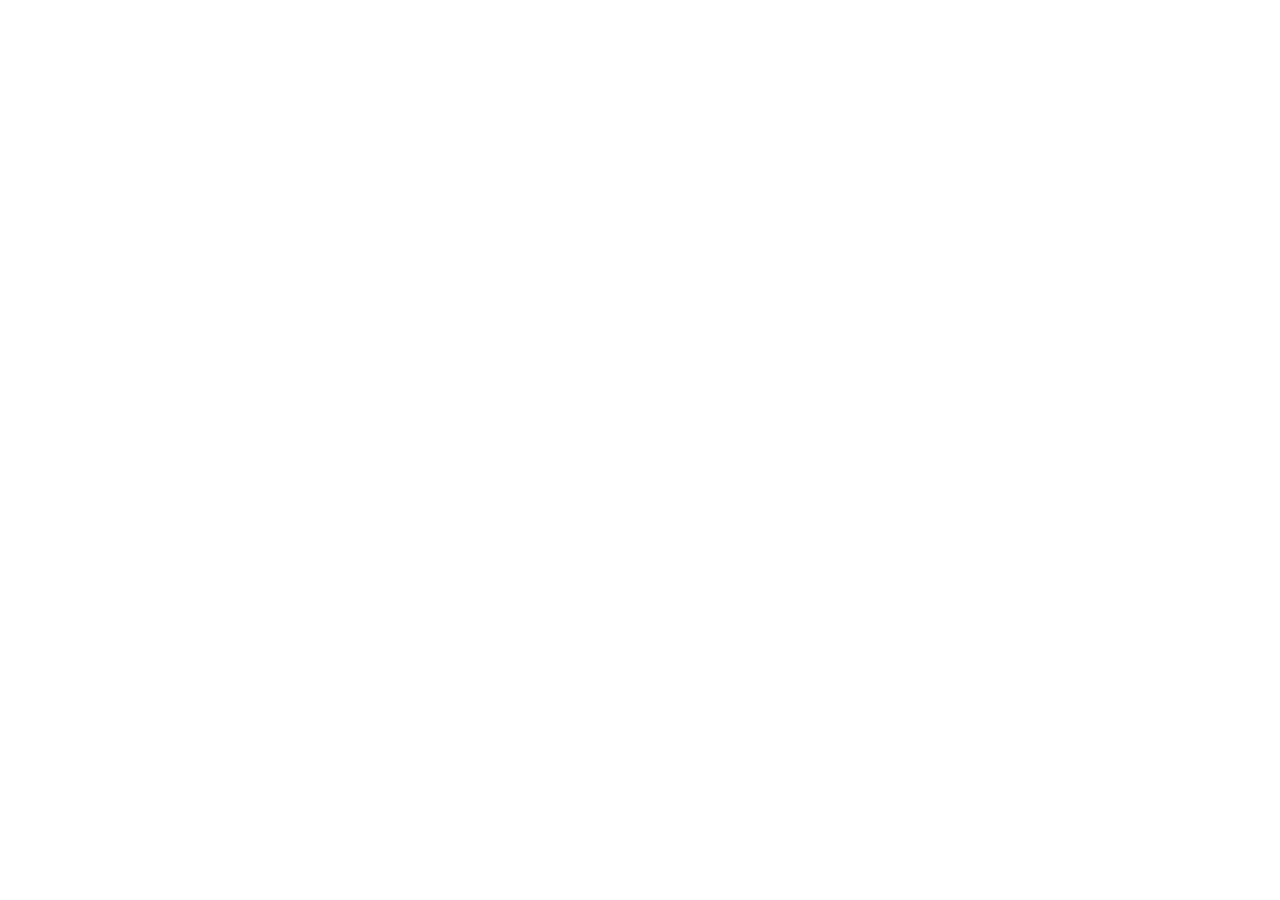
==== app/index.html @ 473b32c8 "Carte OpenLayers basique" ====
<!DOCTYPE html>
<html lang="en">
  <head>
    <meta charset="UTF-8" />
    <link rel="icon" type="image/x-icon" href="https://openlayers.org/favicon.ico" />
    <meta name="viewport" content="width=device-width, initial-scale=1.0" />
    <title>Using OpenLayers with Vite</title>
  </head>
  <body>
    <div id="map"></div>
    <script type="module" src="./main.js"></script>
  </body>
</html>
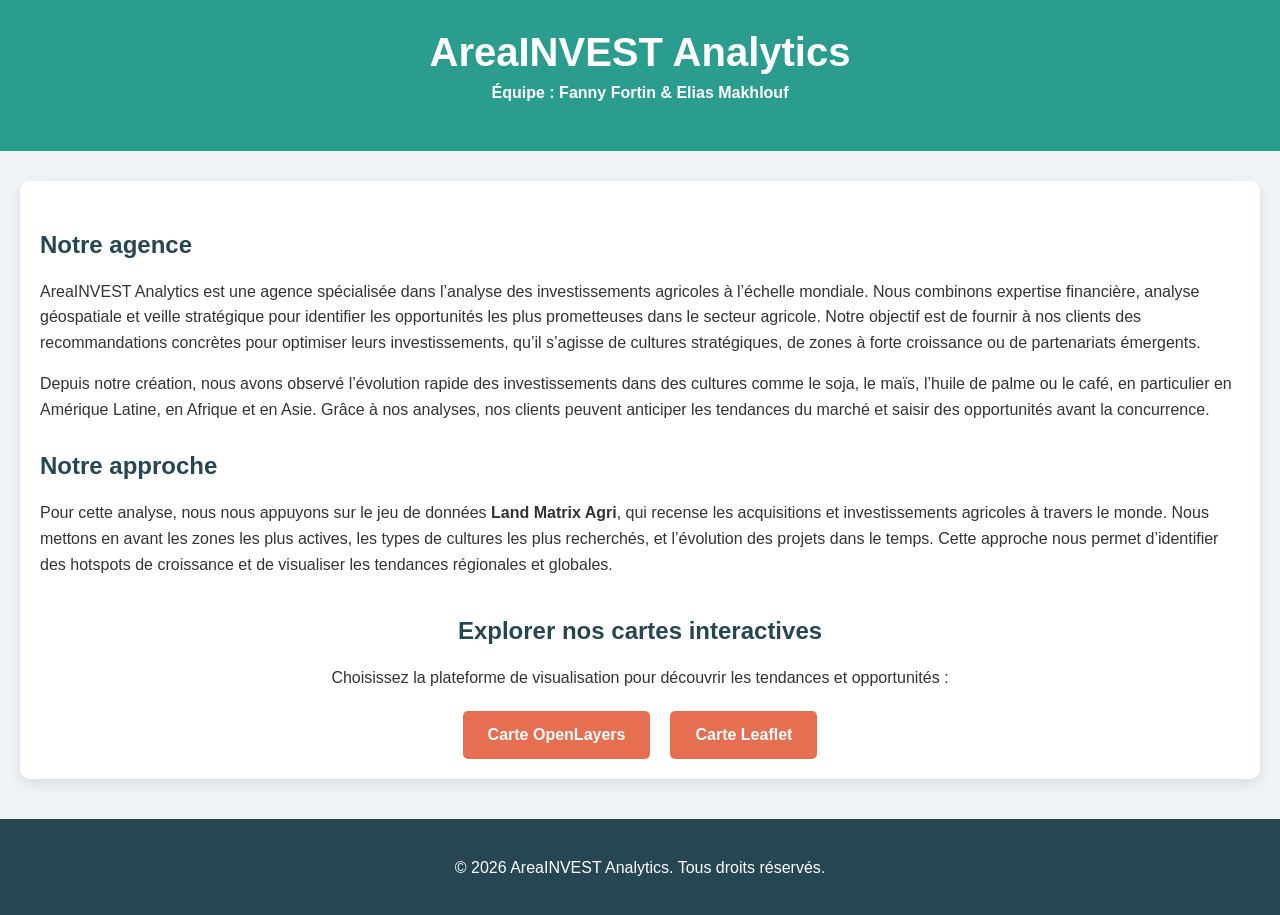
==== commit 65d423b4: "Création de la AreaINVEST" ====
--- a/app/index.html
+++ b/app/index.html
@@ -1,13 +1,52 @@
 <!DOCTYPE html>
-<html lang="en">
-  <head>
-    <meta charset="UTF-8" />
-    <link rel="icon" type="image/x-icon" href="https://openlayers.org/favicon.ico" />
-    <meta name="viewport" content="width=device-width, initial-scale=1.0" />
-    <title>Using OpenLayers with Vite</title>
-  </head>
-  <body>
-    <div id="map"></div>
-    <script type="module" src="./main.js"></script>
-  </body>
+<html lang="fr">
+<head>
+    <meta charset="UTF-8">
+    <title>AreaINVEST Analytics</title>
+    <link rel="stylesheet" href="style_index.css">
+</head>
+<body>
+    <header>
+        <h1>AreaINVEST Analytics</h1>
+        <p class="team">Équipe : Fanny Fortin & Elias Makhlouf</p>
+    </header>
+
+    <main>
+        <section class="about">
+            <h2>Notre agence</h2>
+            <p>
+                AreaINVEST Analytics est une agence spécialisée dans l’analyse des investissements agricoles à l’échelle mondiale. 
+                Nous combinons expertise financière, analyse géospatiale et veille stratégique pour identifier les opportunités les plus prometteuses 
+                dans le secteur agricole. Notre objectif est de fournir à nos clients des recommandations concrètes pour optimiser leurs investissements, 
+                qu’il s’agisse de cultures stratégiques, de zones à forte croissance ou de partenariats émergents.
+            </p>
+            <p>
+                Depuis notre création, nous avons observé l’évolution rapide des investissements dans des cultures comme le soja, le maïs, l’huile de palme ou le café, 
+                en particulier en Amérique Latine, en Afrique et en Asie. Grâce à nos analyses, nos clients peuvent anticiper les tendances du marché et saisir des opportunités avant la concurrence.
+            </p>
+        </section>
+
+        <section class="dataset">
+            <h2>Notre approche</h2>
+            <p>
+                Pour cette analyse, nous nous appuyons sur le jeu de données <strong>Land Matrix Agri</strong>, qui recense les acquisitions et investissements agricoles à travers le monde. 
+                Nous mettons en avant les zones les plus actives, les types de cultures les plus recherchés, et l’évolution des projets dans le temps. 
+                Cette approche nous permet d’identifier des hotspots de croissance et de visualiser les tendances régionales et globales.
+            </p>
+         </section>
+
+        <section class="navigation">
+            <h2>Explorer nos cartes interactives</h2>
+            <p>Choisissez la plateforme de visualisation pour découvrir les tendances et opportunités :</p>
+            <div class="buttons">
+                <a href="openlayers.html" class="btn">Carte OpenLayers</a>
+                <a href="leaflet.html" class="btn">Carte Leaflet</a>
+            </div>
+        </section>
+    </main>
+
+    <footer>
+        <p>&copy; 2026 AreaINVEST Analytics. Tous droits réservés.</p>
+    </footer>
+</body>
 </html>
--- a/app/style_index.css
+++ b/app/style_index.css
@@ -0,0 +1,84 @@
+/* Général */
+body {
+    font-family: 'Arial', sans-serif;
+    margin: 0;
+    padding: 0;
+    background-color: #f0f4f8;
+    color: #333;
+}
+
+header {
+    background-color: #2a9d8f;
+    color: white;
+    padding: 30px 20px;
+    text-align: center;
+}
+
+header h1 {
+    margin: 0;
+    font-size: 2.5em;
+}
+
+header .team {
+    font-weight: bold;
+    margin-top: 5px;
+}
+
+main {
+    max-width: 1200px;
+    margin: 30px auto;
+    padding: 20px;
+    background-color: white;
+    border-radius: 10px;
+    box-shadow: 0 5px 15px rgba(0,0,0,0.1);
+}
+
+h2 {
+    color: #264653;
+    margin-top: 30px;
+}
+
+p {
+    line-height: 1.6;
+    margin-bottom: 15px;
+}
+
+ul {
+    margin-left: 20px;
+    margin-bottom: 20px;
+}
+
+.navigation {
+    text-align: center;
+    margin-top: 40px;
+}
+
+.buttons {
+    display: flex;
+    justify-content: center;
+    gap: 20px;
+    margin-top: 20px;
+}
+
+.btn {
+    text-decoration: none;
+    padding: 15px 25px;
+    background-color: #e76f51;
+    color: white;
+    font-weight: bold;
+    border-radius: 5px;
+    transition: all 0.3s ease;
+}
+
+.btn:hover {
+    background-color: #d65a3f;
+    transform: scale(1.05);
+}
+
+footer {
+    text-align: center;
+    padding: 20px;
+    background-color: #264653;
+    color: white;
+    margin-top: 40px;
+}
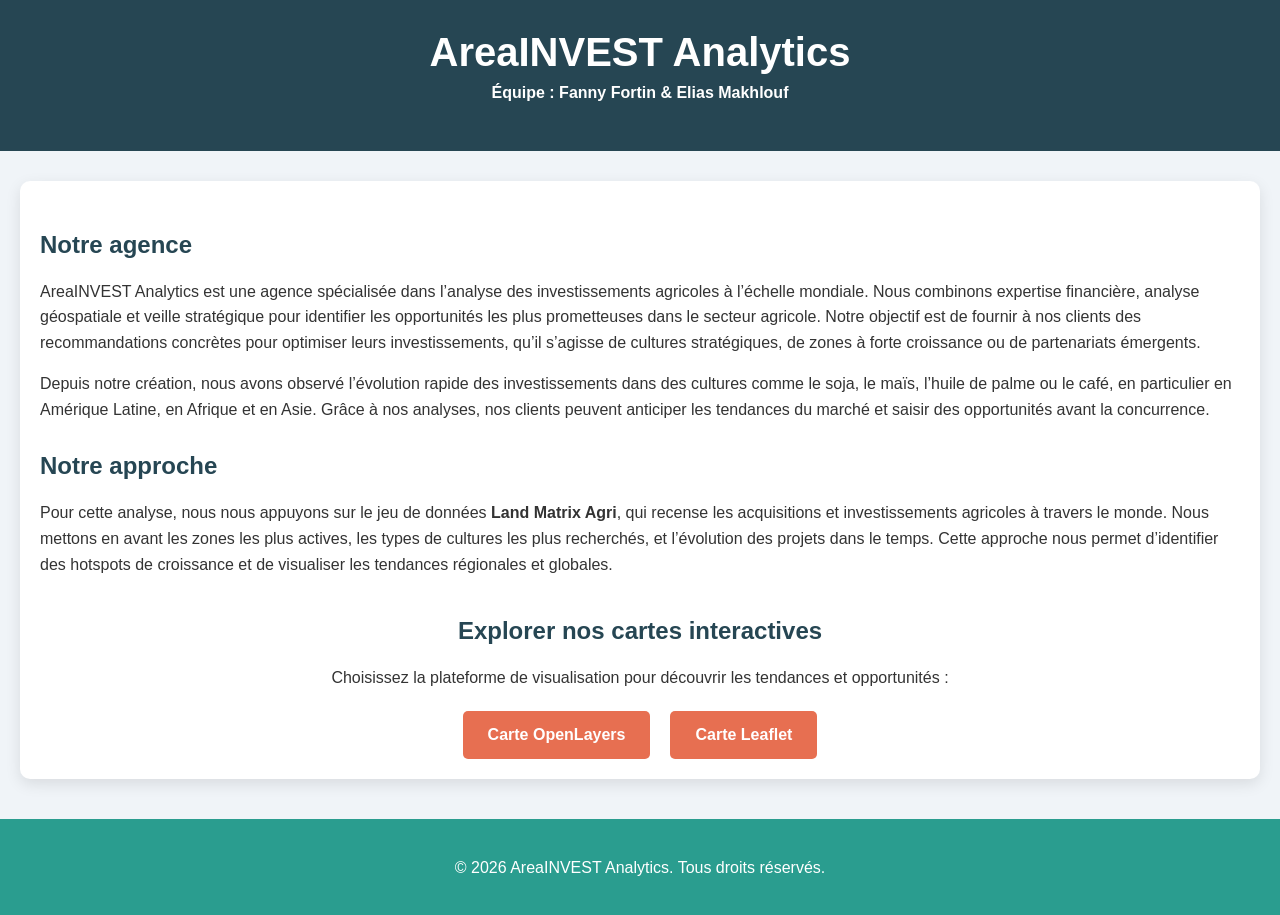
==== commit 266cc2b3: "Mise en place leaflet & openLayers" ====
--- a/app/index.html
+++ b/app/index.html
@@ -3,7 +3,7 @@
 <head>
     <meta charset="UTF-8">
     <title>AreaINVEST Analytics</title>
-    <link rel="stylesheet" href="style_index.css">
+    <link rel="stylesheet" href="index.css">
 </head>
 <body>
     <header>
--- a/app/index.css
+++ b/app/index.css
@@ -0,0 +1,84 @@
+/* Général */
+body {
+    font-family: 'Arial', sans-serif;
+    margin: 0;
+    padding: 0;
+    background-color: #f0f4f8;
+    color: #333;
+}
+
+header {
+    background-color: #264653;
+    color: white;
+    padding: 30px 20px;
+    text-align: center;
+}
+
+header h1 {
+    margin: 0;
+    font-size: 2.5em;
+}
+
+header .team {
+    font-weight: bold;
+    margin-top: 5px;
+}
+
+main {
+    max-width: 1200px;
+    margin: 30px auto;
+    padding: 20px;
+    background-color: white;
+    border-radius: 10px;
+    box-shadow: 0 5px 15px rgba(0,0,0,0.1);
+}
+
+h2 {
+    color: #264653;
+    margin-top: 30px;
+}
+
+p {
+    line-height: 1.6;
+    margin-bottom: 15px;
+}
+
+ul {
+    margin-left: 20px;
+    margin-bottom: 20px;
+}
+
+.navigation {
+    text-align: center;
+    margin-top: 40px;
+}
+
+.buttons {
+    display: flex;
+    justify-content: center;
+    gap: 20px;
+    margin-top: 20px;
+}
+
+.btn {
+    text-decoration: none;
+    padding: 15px 25px;
+    background-color: #e76f51;
+    color: white;
+    font-weight: bold;
+    border-radius: 5px;
+    transition: all 0.3s ease;
+}
+
+.btn:hover {
+    background-color: #d65a3f;
+    transform: scale(1.05);
+}
+
+footer {
+    text-align: center;
+    padding: 20px;
+    background-color: #2a9d8f;
+    color: white;
+    margin-top: 40px;
+}
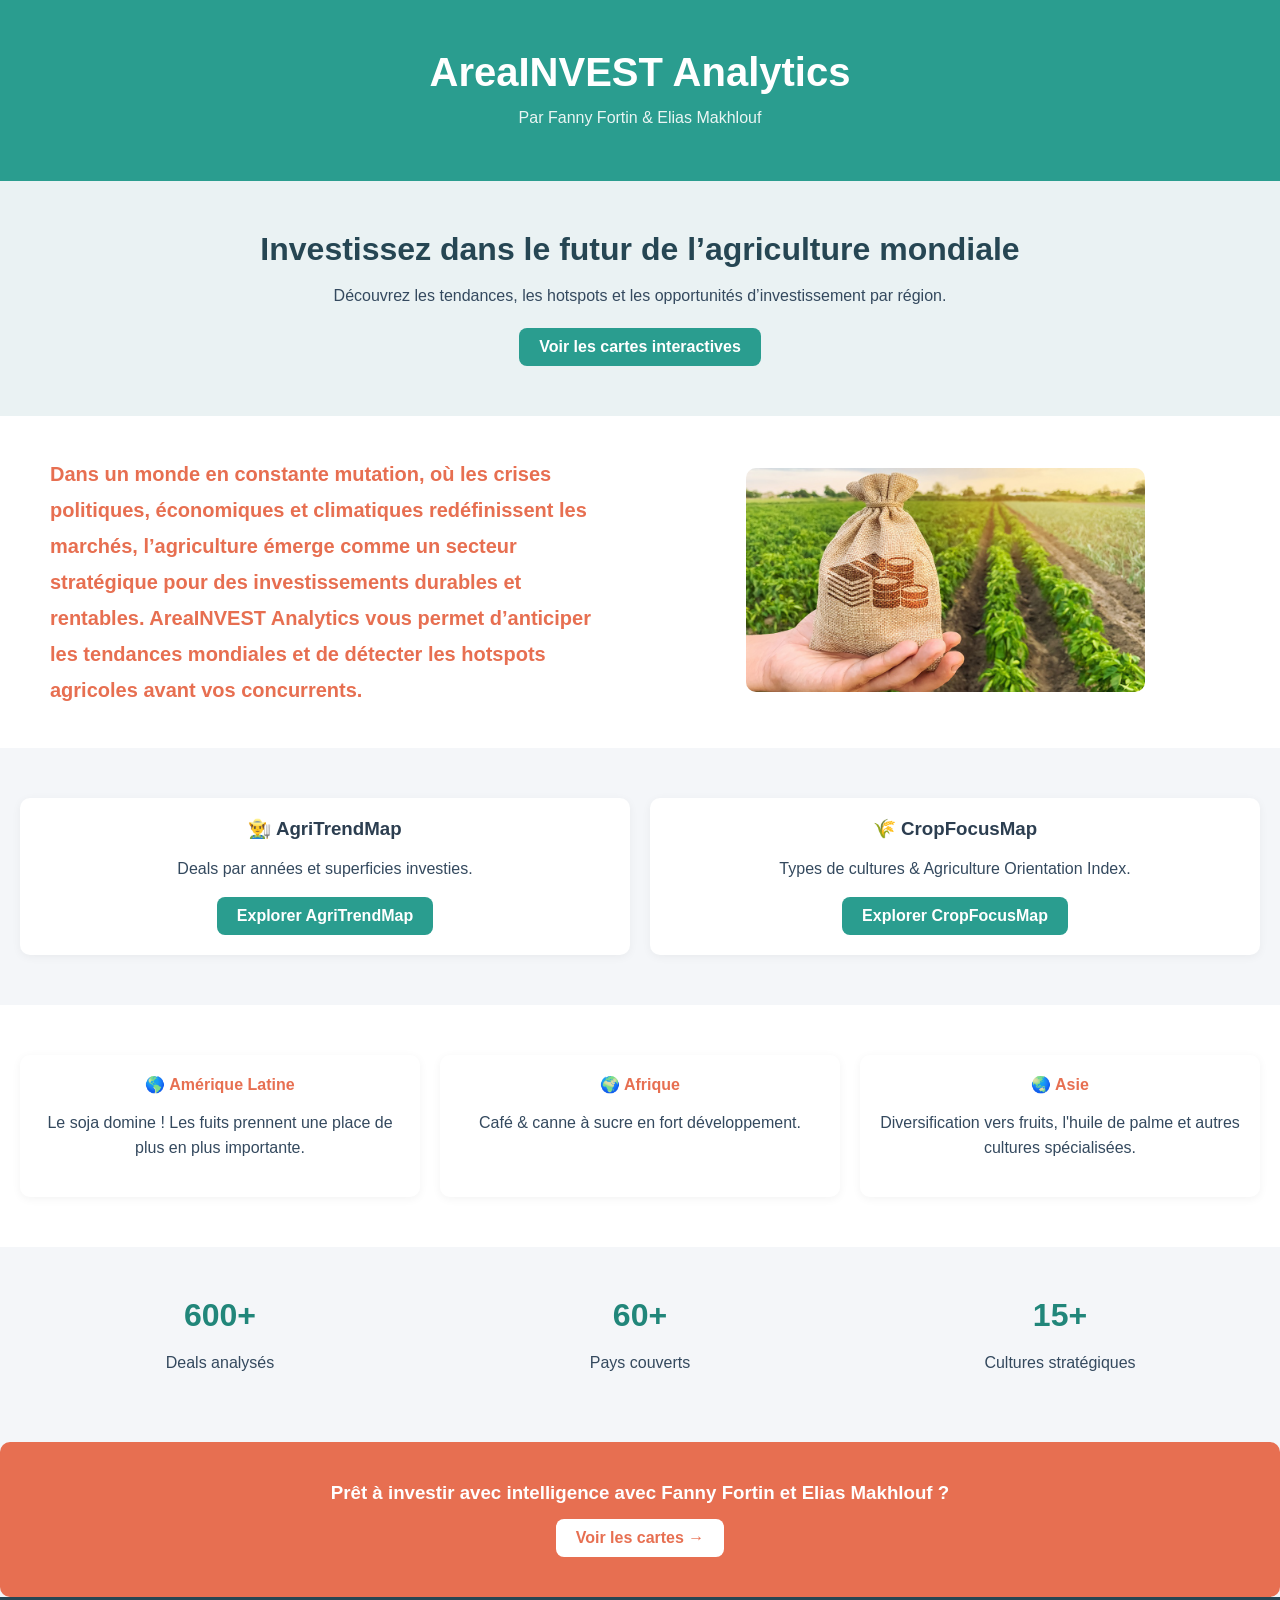
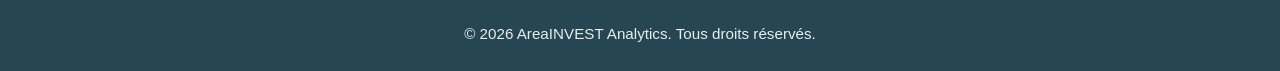
==== commit 434bc4e6: "correction 1" ====
--- a/app/index.html
+++ b/app/index.html
@@ -4,46 +4,82 @@
     <meta charset="UTF-8">
     <title>AreaINVEST Analytics</title>
     <link rel="stylesheet" href="index.css">
+    <link rel="icon" type="image/png" href="/img/icon.png">
+
 </head>
 <body>
     <header>
         <h1>AreaINVEST Analytics</h1>
-        <p class="team">Équipe : Fanny Fortin & Elias Makhlouf</p>
+        <p class="team">Par Fanny Fortin & Elias Makhlouf</p>
     </header>
 
-    <main>
-        <section class="about">
-            <h2>Notre agence</h2>
+<main>
+
+    <!-- Introduction -->
+    <section class="intro">
+        <h2>Investissez dans le futur de l’agriculture mondiale</h2>
+        <p>Découvrez les tendances, les hotspots et les opportunités d’investissement par région.</p>
+        <a href="#maps" class="btn">Voir les cartes interactives</a>
+    </section>
+
+    <!-- Contextualisation -->
+    <section class="context">
+        <div class="context-text">
             <p>
-                AreaINVEST Analytics est une agence spécialisée dans l’analyse des investissements agricoles à l’échelle mondiale. 
-                Nous combinons expertise financière, analyse géospatiale et veille stratégique pour identifier les opportunités les plus prometteuses 
-                dans le secteur agricole. Notre objectif est de fournir à nos clients des recommandations concrètes pour optimiser leurs investissements, 
-                qu’il s’agisse de cultures stratégiques, de zones à forte croissance ou de partenariats émergents.
+            Dans un monde en constante mutation, où les crises politiques, économiques et climatiques redéfinissent les marchés, l’agriculture émerge comme un secteur stratégique pour des investissements durables et rentables. 
+            AreaINVEST Analytics vous permet d’anticiper les tendances mondiales et de détecter les hotspots agricoles avant vos concurrents.
             </p>
-            <p>
-                Depuis notre création, nous avons observé l’évolution rapide des investissements dans des cultures comme le soja, le maïs, l’huile de palme ou le café, 
-                en particulier en Amérique Latine, en Afrique et en Asie. Grâce à nos analyses, nos clients peuvent anticiper les tendances du marché et saisir des opportunités avant la concurrence.
-            </p>
-        </section>
+        </div>
+        <div class="context-image">
+            <img src="./img/bourseInvestAgri.png" alt="Investissement agricole">
+        </div>
+    </section>
 
-        <section class="dataset">
-            <h2>Notre approche</h2>
-            <p>
-                Pour cette analyse, nous nous appuyons sur le jeu de données <strong>Land Matrix Agri</strong>, qui recense les acquisitions et investissements agricoles à travers le monde. 
-                Nous mettons en avant les zones les plus actives, les types de cultures les plus recherchés, et l’évolution des projets dans le temps. 
-                Cette approche nous permet d’identifier des hotspots de croissance et de visualiser les tendances régionales et globales.
-            </p>
-         </section>
+    <!-- Cartes -->
+    <section id="maps" class="maps-overview">
+        <div class="map-card">
+            <h3>👨‍🌾 AgriTrendMap</h3>
+            <p>Deals par années et superficies investies.</p>
+            <a href="openlayers.html" class="btn">Explorer AgriTrendMap</a>
+        </div>
+        <div class="map-card">
+            <h3>🌾 CropFocusMap</h3>
+            <p>Types de cultures & Agriculture Orientation Index.</p>
+            <a href="leaflet.html" class="btn">Explorer CropFocusMap</a>
+        </div>
+    </section>
 
-        <section class="navigation">
-            <h2>Explorer nos cartes interactives</h2>
-            <p>Choisissez la plateforme de visualisation pour découvrir les tendances et opportunités :</p>
-            <div class="buttons">
-                <a href="openlayers.html" class="btn">Carte OpenLayers</a>
-                <a href="leaflet.html" class="btn">Carte Leaflet</a>
-            </div>
-        </section>
-    </main>
+    <!-- Régions -->
+    <section class="regions">
+        <div class="region">
+            <h4>🌎 Amérique Latine</h4>
+            <p>Le soja domine ! Les fuits prennent une place de plus en plus importante.</p>
+        </div>
+        <div class="region">
+            <h4>🌍 Afrique</h4>
+            <p>Café & canne à sucre en fort développement.</p>
+        </div>
+        <div class="region">
+            <h4>🌏 Asie</h4>
+            <p>Diversification vers fruits, l'huile de palme et autres cultures spécialisées.</p>
+        </div>
+    </section>
+
+    <!-- Chiffres clés -->
+    <section class="stats">
+        <div class="stat"><span>600+</span><p>Deals analysés</p></div>
+        <div class="stat"><span>60+</span><p>Pays couverts</p></div>
+        <div class="stat"><span>15+</span><p>Cultures stratégiques</p></div>
+    </section>
+
+    <!-- Final -->
+    <section class="final">
+        <h3>Prêt à investir avec intelligence avec Fanny Fortin et Elias Makhlouf ?</h3>
+        <a href="#maps" class="btn">Voir les cartes →</a>
+    </section>
+
+</main>
+
 
     <footer>
         <p>&copy; 2026 AreaINVEST Analytics. Tous droits réservés.</p>
--- a/app/index.css
+++ b/app/index.css
@@ -1,84 +1,55 @@
-/* Général */
-body {
-    font-family: 'Arial', sans-serif;
-    margin: 0;
-    padding: 0;
-    background-color: #f0f4f8;
-    color: #333;
-}
+/* BASE */
+html, body {margin:0; padding:0; font-family:Verdana, Geneva, Tahoma, sans-serif; background-color:#f4f6f9; color:#2c3e50;}
+h1, h2, h3, h4 {margin:0; font-weight:600;}
+p {line-height:1.6; color:#34495e;}
 
-header {
-    background-color: #264653;
-    color: white;
-    padding: 30px 20px;
-    text-align: center;
-}
+/* HEADER */
+header {background:#2a9d8f; color:white; padding:50px 20px; text-align:center;}
+header h1 {font-size:2.5em; margin-bottom:10px;}
+header p {max-width:800px; margin:0 auto; font-size:1em; opacity:0.9;}
+.team { opacity:0.9;color: white; text-align: center;}
 
-header h1 {
-    margin: 0;
-    font-size: 2.5em;
-}
+/* intro */
+.intro {text-align:center; padding:50px 20px; background:#eaf2f3;}
+.intro h2 {font-size:2em; margin-bottom:15px; color:#264653;}
+.intro p {max-width:700px; margin:0 auto 20px auto; font-size:1em;}
+.intro img {width:100%; max-width:800px; border-radius:10px;}
 
-header .team {
-    font-weight: bold;
-    margin-top: 5px;
-}
+/* contextS */
+.context {display:flex; align-items:center;  gap:40px; padding:20px 50px; background:#ffffff;}
+.context-text {flex:1;}
+.context-text p {font-size:1.25em; line-height:1.8; color:#e76f51; font-weight:500; max-width:650px;font-weight:600}
+.context-image {flex:1; text-align:center;}
+.context-image img {max-width:70%; height:auto; border-radius:10px;}
 
-main {
-    max-width: 1200px;
-    margin: 30px auto;
-    padding: 20px;
-    background-color: white;
-    border-radius: 10px;
-    box-shadow: 0 5px 15px rgba(0,0,0,0.1);
-}
+/* MAP CARDS */
+.maps-overview {display:flex; flex-wrap:wrap; justify-content:center; gap:20px; padding:50px 20px; background:#f4f6f9;}
+.map-card {flex:1 1 320px; background:#ffffff; border-radius:10px; padding:20px; text-align:center; box-shadow:0 2px 10px rgba(0,0,0,0.05);}
+.map-card h3 {margin-bottom:10px;}
+.map-card p {margin-bottom:15px;}
 
-h2 {
-    color: #264653;
-    margin-top: 30px;
-}
+/* REGIONS */
+.regions {display:flex; flex-wrap:wrap; justify-content:center; gap:20px; padding:50px 20px; background:#ffffff;}
+.region {flex:1 1 250px; text-align:center; padding:20px; border-radius:10px; box-shadow:0 2px 10px rgba(0,0,0,0.05);}
+.region h4 {margin-bottom:10px; color:#e76f51;}
 
-p {
-    line-height: 1.6;
-    margin-bottom: 15px;
-}
+/* STATS */
+.stats {display:flex; flex-wrap:wrap; justify-content:center; gap:20px; padding:50px 20px; background:#f4f6f9;}
+.stat {flex:1 1 150px; text-align:center;}
+.stat span {display:block; font-size:2em; color:#21867a; margin-bottom:8px; font-weight:900;}
 
-ul {
-    margin-left: 20px;
-    margin-bottom: 20px;
-}
+/* FINAL */
+.final {text-align:center; padding:40px 20px; background:#e76f51; color:white; border-radius:10px;}
+.final h3 {margin-bottom:15px;}
+.final .btn {background:white; color:#e76f51; padding:10px 20px; border-radius:8px; font-weight:600;}
 
-.navigation {
-    text-align: center;
-    margin-top: 40px;
-}
+/* BUTTONS & LINKS */
+.btn {display:inline-block; padding:10px 20px; font-weight:600; text-decoration:none; text-align:center; color:white; background:#2a9d8f; border-radius:8px;}
+.btn:hover {background-color:#e76f51; color:white; border-color:#e76f51;}
 
-.buttons {
-    display: flex;
-    justify-content: center;
-    gap: 20px;
-    margin-top: 20px;
-}
+/* FOOTER */
+footer {background:#264653; color:white; text-align:center; padding:25px 20px; font-size:0.95em;}
+footer p {margin:0; opacity:0.9;color: white;}
 
-.btn {
-    text-decoration: none;
-    padding: 15px 25px;
-    background-color: #e76f51;
-    color: white;
-    font-weight: bold;
-    border-radius: 5px;
-    transition: all 0.3s ease;
-}
-
-.btn:hover {
-    background-color: #d65a3f;
-    transform: scale(1.05);
-}
-
-footer {
-    text-align: center;
-    padding: 20px;
-    background-color: #2a9d8f;
-    color: white;
-    margin-top: 40px;
-}
+/* RESPONSIVE */
+@media (max-width:768px){.contexts, .maps-overview, .regions, .stats{flex-direction:column; align-items:center;}}
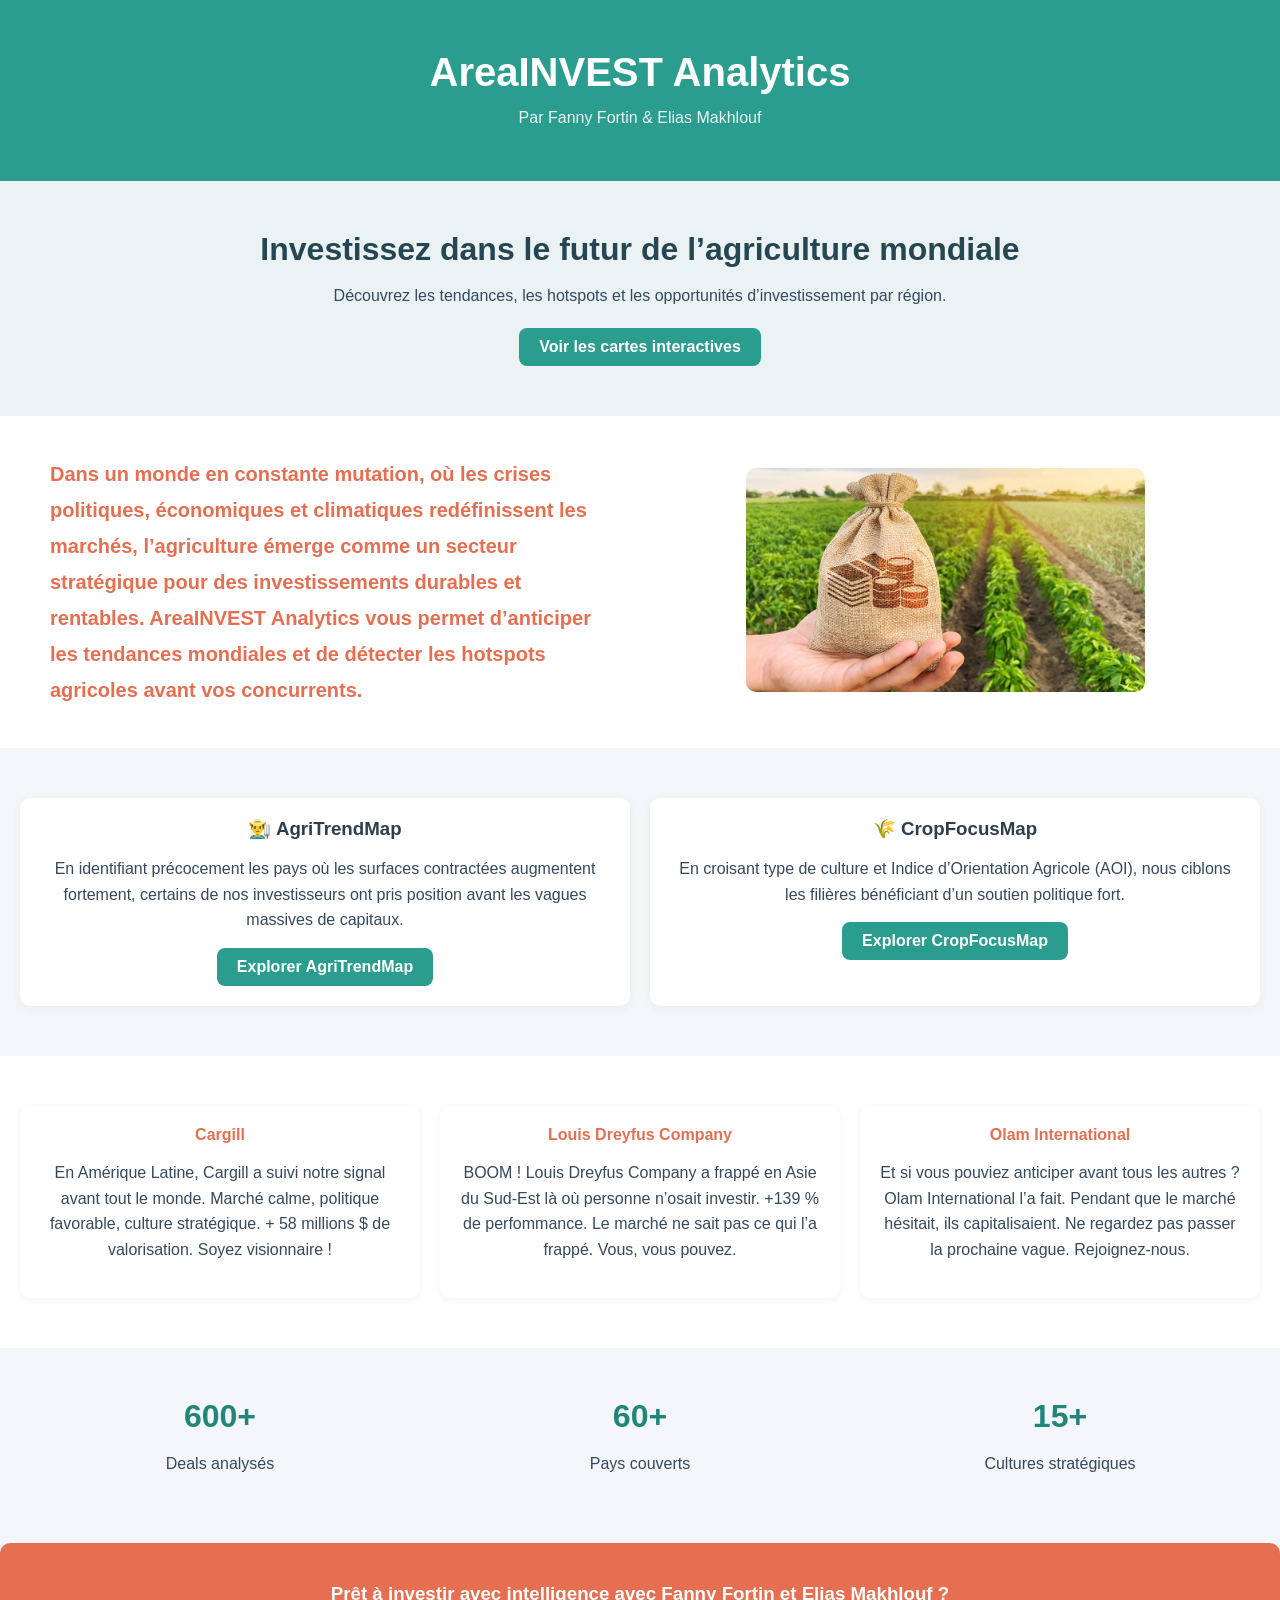
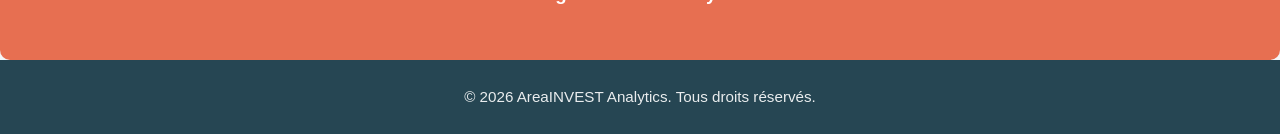
==== commit 1885b854: "Ajout d'avis" ====
--- a/app/index.html
+++ b/app/index.html
@@ -39,29 +39,47 @@
     <section id="maps" class="maps-overview">
         <div class="map-card">
             <h3>👨‍🌾 AgriTrendMap</h3>
-            <p>Deals par années et superficies investies.</p>
+            <p>En identifiant précocement les pays où les surfaces contractées augmentent fortement, 
+        certains de nos investisseurs ont pris position avant les vagues massives de capitaux.  
+        </p>
             <a href="openlayers.html" class="btn">Explorer AgriTrendMap</a>
         </div>
+
         <div class="map-card">
             <h3>🌾 CropFocusMap</h3>
-            <p>Types de cultures & Agriculture Orientation Index.</p>
+            <p> En croisant type de culture et Indice d’Orientation Agricole (AOI), 
+        nous ciblons les filières bénéficiant d’un soutien politique fort.</p>
             <a href="leaflet.html" class="btn">Explorer CropFocusMap</a>
         </div>
     </section>
 
     <!-- Régions -->
     <section class="regions">
+        <div class="region">  
+            <h4>Cargill</h4>
+            <p>
+            En Amérique Latine, Cargill a suivi notre signal avant tout le monde.  
+            Marché calme, politique favorable, culture stratégique. + 58 millions $ de valorisation.  
+            Soyez visionnaire !
+            </p>
+                    </div>
         <div class="region">
-            <h4>🌎 Amérique Latine</h4>
-            <p>Le soja domine ! Les fuits prennent une place de plus en plus importante.</p>
+            <h4>Louis Dreyfus Company</h4>
+            <p>
+                BOOM ! Louis Dreyfus Company a frappé en Asie du Sud-Est là où personne n’osait investir. +139 % de perfommance.  
+                Le marché ne sait pas ce qui l’a frappé. Vous, vous pouvez.
+            </p>
+
         </div>
+
         <div class="region">
-            <h4>🌍 Afrique</h4>
-            <p>Café & canne à sucre en fort développement.</p>
-        </div>
-        <div class="region">
-            <h4>🌏 Asie</h4>
-            <p>Diversification vers fruits, l'huile de palme et autres cultures spécialisées.</p>
+            <h4>Olam International</h4>
+            <p>
+            Et si vous pouviez anticiper avant tous les autres ?  
+            Olam International l’a fait. Pendant que le marché hésitait, ils capitalisaient.  
+            Ne regardez pas passer la prochaine vague. Rejoignez-nous.
+            </p>
+
         </div>
     </section>
 
@@ -75,7 +93,6 @@
     <!-- Final -->
     <section class="final">
         <h3>Prêt à investir avec intelligence avec Fanny Fortin et Elias Makhlouf ?</h3>
-        <a href="#maps" class="btn">Voir les cartes →</a>
     </section>
 
 </main>
--- a/app/index.css
+++ b/app/index.css
@@ -29,7 +29,7 @@
 .map-card p {margin-bottom:15px;}
 
 /* REGIONS */
-.regions {display:flex; flex-wrap:wrap; justify-content:center; gap:20px; padding:50px 20px; background:#ffffff;}
+.regions {display:flex; align-items: stretch;flex-wrap:wrap; justify-content:center; gap:20px; padding:50px 20px; background:#ffffff;}
 .region {flex:1 1 250px; text-align:center; padding:20px; border-radius:10px; box-shadow:0 2px 10px rgba(0,0,0,0.05);}
 .region h4 {margin-bottom:10px; color:#e76f51;}
 
